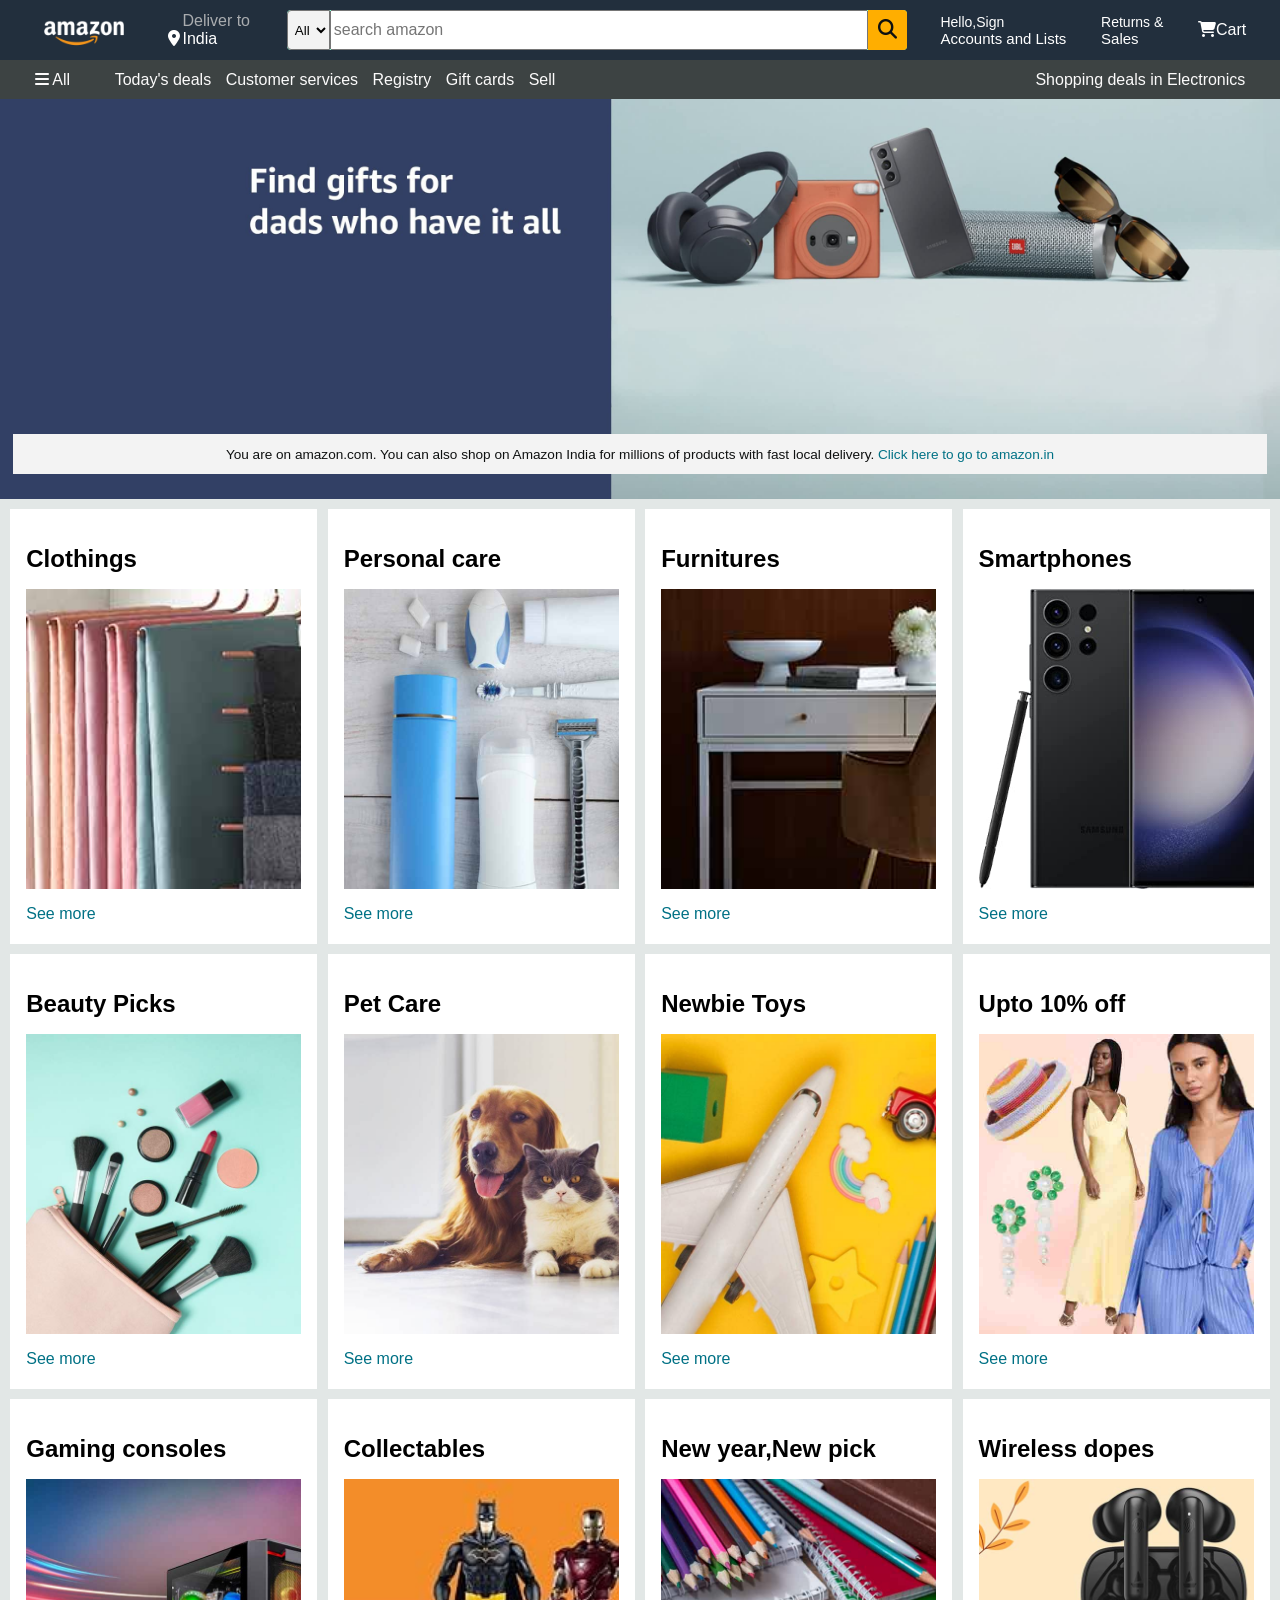
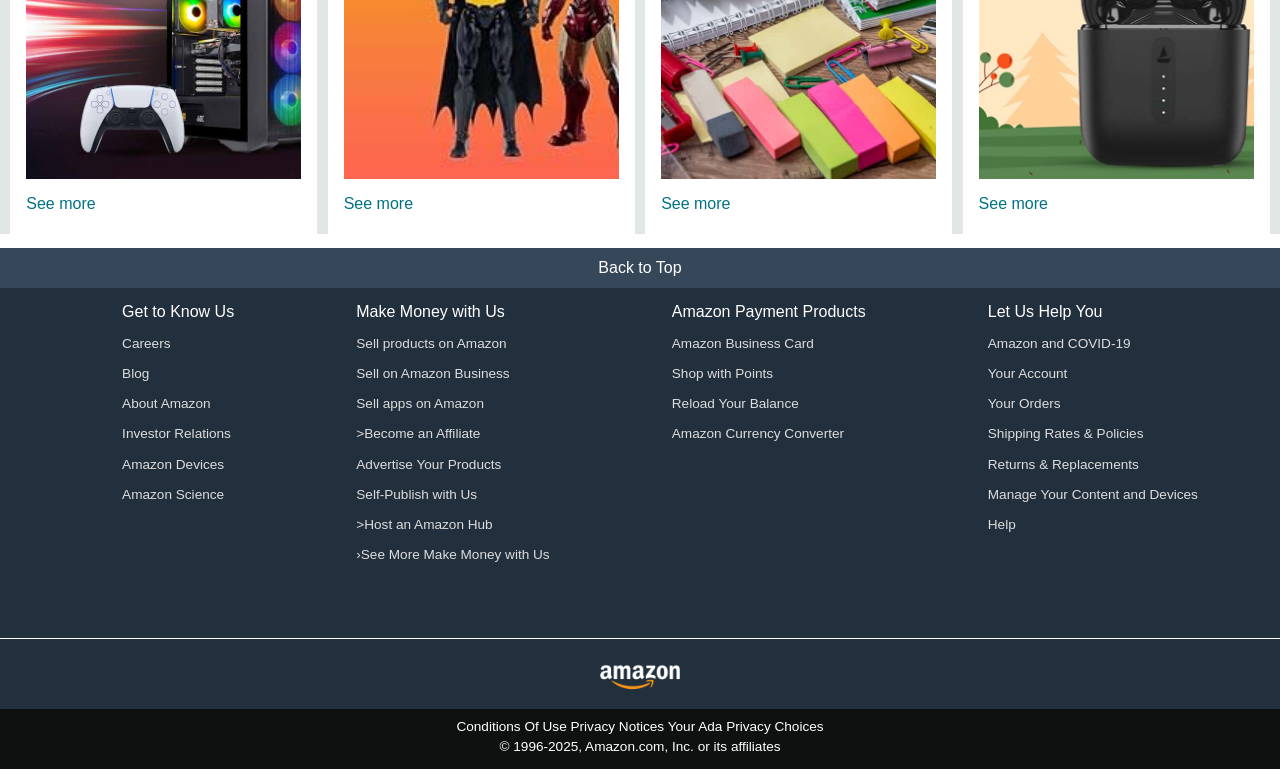
==== index.html @ a0be8026 "Add files via upload" ====
<!DOCTYPE html>
<html lang="en">
<head>
    <meta charset="UTF-8">
    <meta name="viewport" content="width=device-width, initial-scale=1.0">
    <title>AMAZON CLONE</title>
    <link rel="stylesheet" href="style.css">
    <link rel="stylesheet" href="https://cdnjs.cloudflare.com/ajax/libs/font-awesome/6.4.0/css/all.min.css" integrity="sha512-iecdLmaskl7CVkqkXNQ/ZH/XLlvWZOJyj7Yy7tcenmpD1ypASozpmT/E0iPtmFIB46ZmdtAc9eNBvH0H/ZpiBw==" crossorigin="anonymous" referrerpolicy="no-referrer" />
</head>
<body>
   <header>
     <div class="navbar">
        <div class="nav-logo border">
            <div class="logo">

            </div>
       </div>
       <div class="nav-address border">
            <P class="add-first">Deliver to</P>
            <div class="add-icon">
                <i class="fa-solid fa-location-dot"></i>
            <p class="add-second">India</p>
            </div>
       </div>
       <div class="nav-search">
           <select class="search-select"><option>All</option></select>
           <input class="search-input" placeholder="search amazon">
           <div class="search-icon">
            <i class="fa-solid fa-magnifying-glass"></i>
           </div>
       </div>
       <span class="nav-acc border">
        <p class="account-first"> Hello,Sign</p>
        <p class="account-second">Accounts and Lists</p>
       </span>
         <span class=" nav-sales border">
            <p class="nav-saleone">Returns &</p>
            <P class="nav-salesecond">Sales</P>
         </span>
         <div class="nav-cart border">
            <i class="fa-solid fa-cart-shopping"></i>Cart
        </div>
    </div>
    <div class="control">
       <div class="all"><i class="fa-solid fa-bars"></i> All</div>
        <div class="control-panel">
            <P>Today's deals</P>
            <P>Customer services</P>
            <P>Registry</P>
            <P>Gift cards</P>
            <P>Sell</P> 
        </div>
        <div class="panel-deals">
            Shopping deals in Electronics
        </div>
    </div>
    
    </header> 
    <div class="hero-section">
         <div class="hero-msg">
            <P>You are on amazon.com. You can also shop on Amazon India for millions of products with fast local delivery. <a>Click here to go to amazon.in</a> </P>
         </div>
    </div>
   <div class="shop-section">
        <div class="box">
             <div class="box-content">
                <div class="box-image">
                    <h2>Clothings</h2>
                    <div class="box-image" style="background-image: url('box1_image\ \(1\).jpg');"></div>
                    <p>See more</p>
               </div>
             </div>
        </div>
        <div class="box">
            <div class="box-content">
                <div class="box-image">
                    <h2>Personal care</h2>
                    <div class="box-image" style="background-image: url('box2_image\ \(1\).jpg');"></div>
                    <p>See more</p>
               </div>
             </div>
        </div>
        <div class="box">
            <div class="box-content">
                <div class="box-image">
                     <h2>Furnitures</h2>
                     <div class="box-image" style="background-image: url('box3_image\ \(1\).jpg');"></div>
                     <p>See more</p>
                </div>
            </div>
        </div>
        <div class="box">
            <div class="box-content">
                 <div class="box-image">
                     <h2>Smartphones</h2>
                     <div class="box-image" style="background-image: url('box4_image\ \(1\).jpg');"></div>
                     <p>See more</p>
                 </div>
            </div>
        </div>
        <div class="box">
            <div class="box-content">
               <div class="box-image">
                   <h2>Beauty Picks</h2>
                   <div class="box-image" style="background-image: url('box5_image\ \(1\).jpg');"></div>
                   <p>See more</p>
              </div>
            </div>
       </div>
       <div class="box">
           <div class="box-content">
               <div class="box-image">
                   <h2>Pet Care</h2>
                   <div class="box-image" style="background-image: url('box6_image\ \(1\).jpg');"></div>
                   <p>See more</p>
              </div>
            </div>
       </div>
       <div class="box">
           <div class="box-content">
               <div class="box-image">
                    <h2>Newbie Toys</h2>
                    <div class="box-image" style="background-image: url('box7_image\ \(1\).jpg');"></div>
                    <p>See more</p>
               </div>
           </div>
       </div>
       <div class="box">
           <div class="box-content">
                <div class="box-image">
                    <h2>Upto 10% off</h2>
                    <div class="box-image" style="background-image: url('box8_image\ \(1\).jpg');"></div>
                    <p>See more</p>
                </div>
           </div>
       </div>
       <div class="box">
        <div class="box-content">
           <div class="box-image">
               <h2>Gaming consoles</h2>
               <div class="box-image" style="background-image: url('box9_image\(1\).jpg');"></div>
               <p>See more</p>
          </div>
        </div>
   </div>
   <div class="box">
       <div class="box-content">
           <div class="box-image">
               <h2>Collectables</h2>
               <div class="box-image" style="background-image: url('box10_image\(1\).jpg');"></div>
               <p>See more</p>
          </div>
        </div>
   </div>
   <div class="box">
       <div class="box-content">
           <div class="box-image">
                <h2>New year,New pick</h2>
                <div class="box-image" style="background-image: url('box11_image\(1\).jpg');"></div>
                <p>See more</p>
           </div>
       </div>
   </div>
   <div class="box">
       <div class="box-content">
            <div class="box-image">
                <h2>Wireless dopes</h2>
                <div class="box-image" style="background-image: url('box12_image\(1\).jpg');"></div>
                <p>See more</p>
            </div>
       </div>
   </div>
</div>
     <footer>
         <div class="foot-panel1">
            Back to Top 
         </div>
         <div class="foot-panel2"> 
            <ul>
                <P>Get to Know Us</P>
                <a>Careers</a>
                <a>Blog</a>
                <a>About Amazon</a>
                <a>Investor Relations</a>
                <a>Amazon Devices</a>
                <a>Amazon Science</a>
            </ul>
           <ul>
               <p>Make Money with Us</p>
               <a> Sell products on Amazon</a>
               <a> Sell on Amazon Business</a>
               <a>Sell apps on Amazon</a>
               <a>>Become an Affiliate</a>
               <a>Advertise Your Products</a>
               <a>Self-Publish with Us</a>
               <a>>Host an Amazon Hub</a>
               <a>›See More Make Money with Us</a>
           </ul> 
           <ul>
               <p>Amazon Payment Products</p>
               <a>Amazon Business Card</a>
               <a>Shop with Points</a>
               <a>Reload Your Balance</a>
               <a>Amazon Currency Converter</a>
           </ul>
           <ul>
              <p>Let Us Help You</p> 
              <a>Amazon and COVID-19</a> 
              <a>Your Account</a>
              <a>Your Orders</a> 
              <a>Shipping Rates & Policies</a> 
              <a> Returns & Replacements</a>
              <a> Manage Your Content and Devices</a>
              <a> Help</a>
           </ul>
         </div>
         <div class="foot-panel3">
            <div class="logo"></div>
         </div>
         <div class="foot-panel4">
            <div class="pages">
                <a>Conditions Of Use</a>
                <a>Privacy Notices</a>
                <a>Your Ada Privacy Choices</a>
            </div>
            <div class="copyright">
                © 1996-2025, Amazon.com, Inc. or its affiliates
            </div>
         </div>
            
     </footer>
</body>
</html>
---- style.css ----
*{
    margin:0;
    font-family: arial;
    border: border-box;
}
.navbar {
    height: 60px;
    background-color: #222f3d;
    color: white;
    display: flex;
    align-items: center;
    justify-content: space-evenly;
}
.nav-logo{
    height: 50px;
    width: 100px;

}
.logo{
    background-image: url("amazon_logo\ \(1\).png");
    height: 50px;
    width: 100%;
    background-size: cover;
}
.border{
    border: 1.5px solid transparent;
}
.border :hover{
    border: 1.5px solid white;
}
/* box2 */
.add-first 
{
  color: #cccc;
 font-size: 1rem;
 margin-left: 14px;
}
.add-second
{
   color: white;
   font-size: 1rem;
   margin-left: 2px;

}
.add-icon
{
    display: flex;
    
}
/* box3 */
.nav-search{
    justify-content: space-evenly;
    display: flex;
    margin-left: 3px;
    background-color: aquamarine;
    width: 620px;
    height: 40px;
    border-radius: 4px;
}
.nav-search:hover{
    border: 2px solid orange;
}
.search-select{
    background-color: #f3f3f3;
    width: 50px;
    text-align: center;
    border-top-left-radius:4px;
    border-bottom-left-radius: 4px;
    border-radius: none;
}
.search-input{
    width:100%;
    font-size: 1rem;
}
.search-icon{
    width: 45px;
    display: flex;
    justify-content: center; 
    align-items: center;
    font-size: 1.2rem;
    background-color: rgb(255,174,0);
    border-bottom-right-radius: 4px;
    border-top-right-radius: 4px;
    color: #0f1111;
}
/* box4 */
.account-first{
    color: #ffffff;
    font-size: 14px;
    
}
.account-second{
    color: #ffffff;
    font-size: 15px ;
}
/* box5 */
.nav-saleone{
    color: #ffffff;
    font-size: 14px;
    font-family: Arial;
}
.nav-salesecond{
    color: #ffffff;
    font-size: 15px;
    font-family: Arial;
    
}
/* box6 */
.nav-cart {
    font: size 15px;
}
.control{
    background-color: #3d4343;
    height: 39px;
    display: flex;
    color: #fcfbfb;
    align-items: center;  
    justify-content: space-evenly;
    
}
.control-panel p {
    display: inline;
    font: 0.85rem;
    margin-left: 10px;

}
.control-panel{
    width: 70%;
    font: 0.85rem;
}
.panel-deals{
    font: 0.9rem;
    font: weight 700px;;
}
/* hero section */
.hero-section{
    background-image: url("hero_image\ \(1\).jpg");
    background-size: cover;
   height: 400px;
   display: flex;
   justify-content: center;
   align-items: flex-end;
      
}
.hero-msg{
    background-color: #f3f3f3;
    color: #0f1111;
    height: 40px;
    display: flex;
    align-items: center;
    justify-content: center;
    font-size: 0.85rem;
    width: 98%;
    margin-bottom: 25px;
}
.hero-msg a {
    color: #007185;
}
/* shop section */
.shop-section{
    display: flex;
    flex-wrap: wrap;
    justify-content:space-evenly;
    background-color: #e2e7e6;
}
.box{
   height: 400px;
   width: 24%;
   background:white;
   margin-top: 10px;
   padding: 20px 0px 15px;
}
.box-image{
    height: 300px;
    margin-top: 1rem;
    margin-bottom: 1rem;
    background-size: cover;

}
.box-content{
    margin-left: 1rem;
    margin-right:1rem;
}
.box p {
    color: #007185;
}
/* footer */
footer{
    margin-top: 0.85rem;
}
.foot-panel1
{
    background-color: #37475a;
    height: 40px;
    display: flex;
    justify-content: center;
    align-items: center;
    color: #ffffff;
}
.foot-panel2{
    background-color: #222f3d;
    color: #ffffff;
    height: 350px;
    display: flex;
    justify-content: space-evenly;
}
ul{
    margin-top: 15px;
}
ul a {
    display: block;
    font-size: 0.85rem;
    color: #dddddd;
    margin-top: 0.95rem;
}
.foot-panel3{
    background-color: #222f3d;
    color:#ffffff;
    border-top: 0.5px solid white; 
    height: 70px; 
    display:flex;
    justify-content: center;
    align-items: center;
}
.logo{
    background-image: url("amazon_logo\ \(1\).png");
    height: 50px;
    width: 100px;
    background-size: cover;
}
.foot-panel4{
    background-color: #0f1111;
    color: white;
    height: 60px;
    font-size: 0.85rem;
    text-align: center;
}
.pages{
   padding-top: 10px;
}
.copyright{
    padding-top: 5px;
}
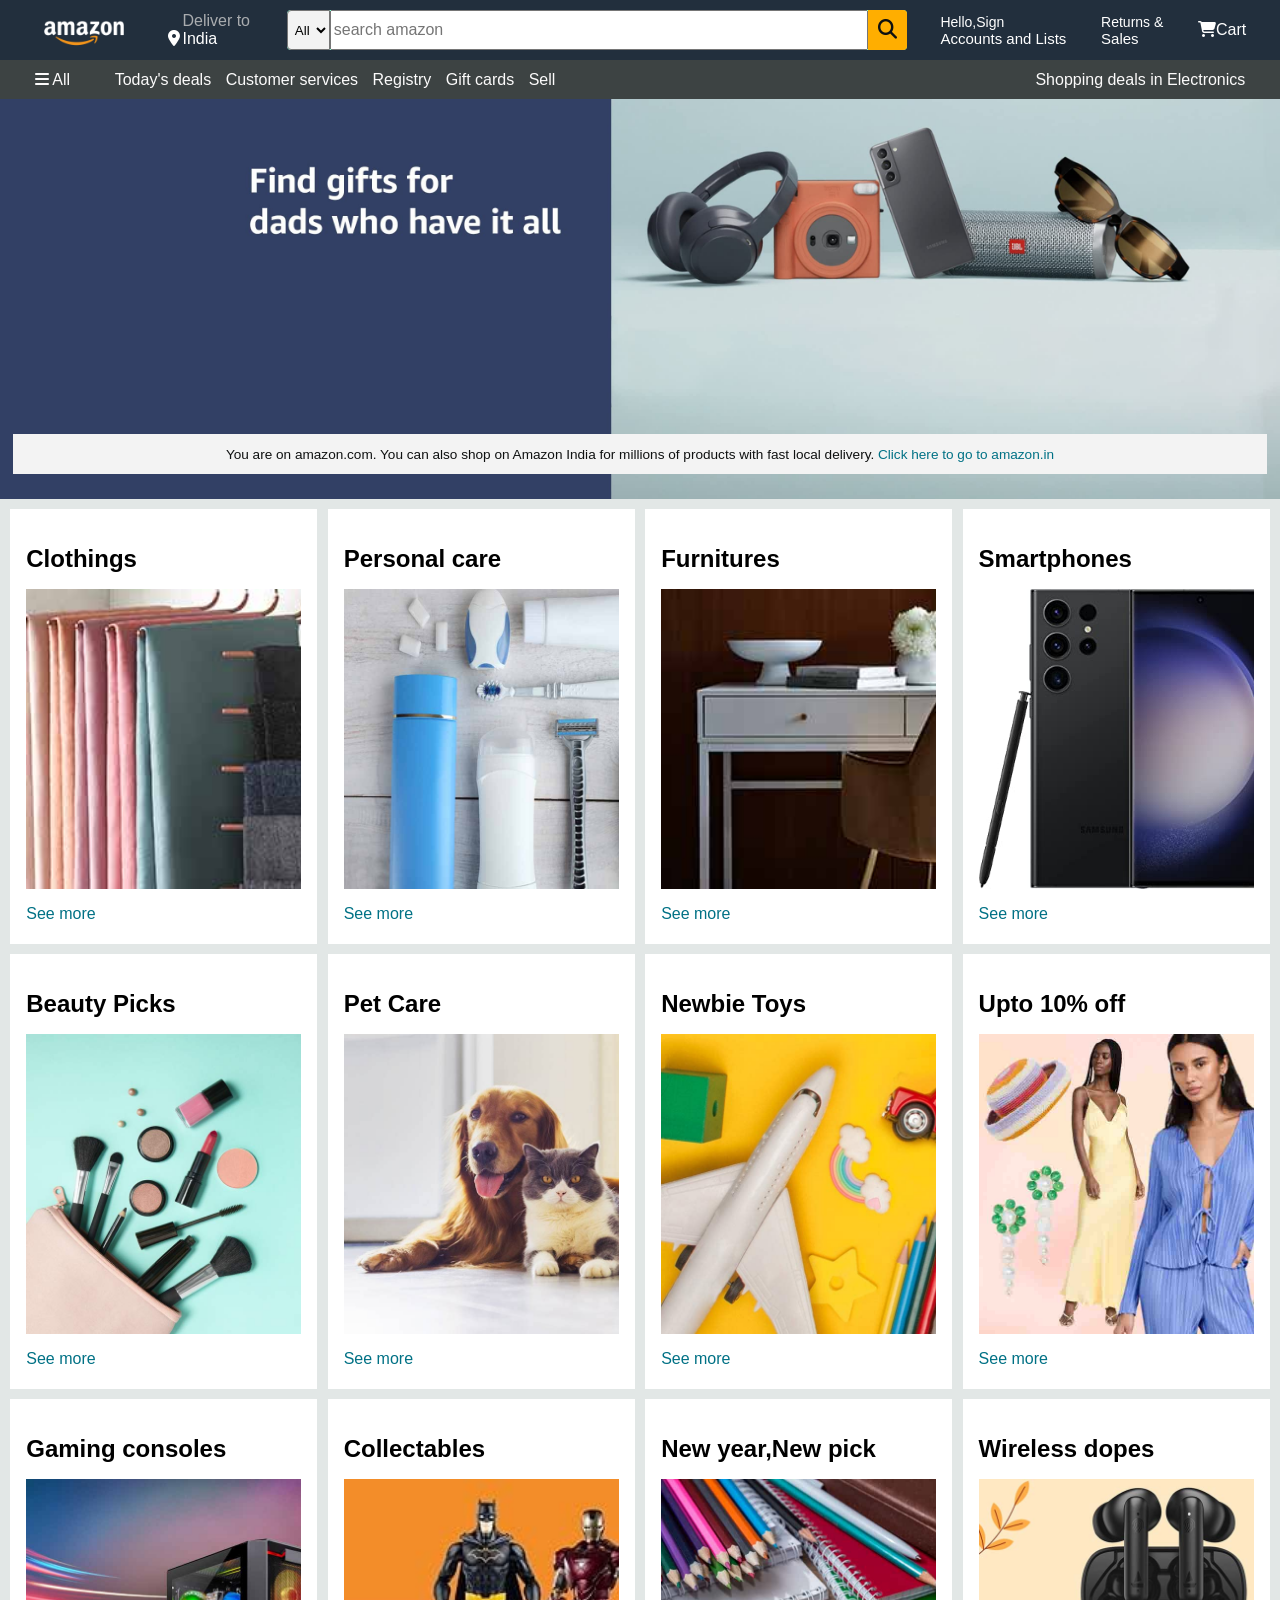
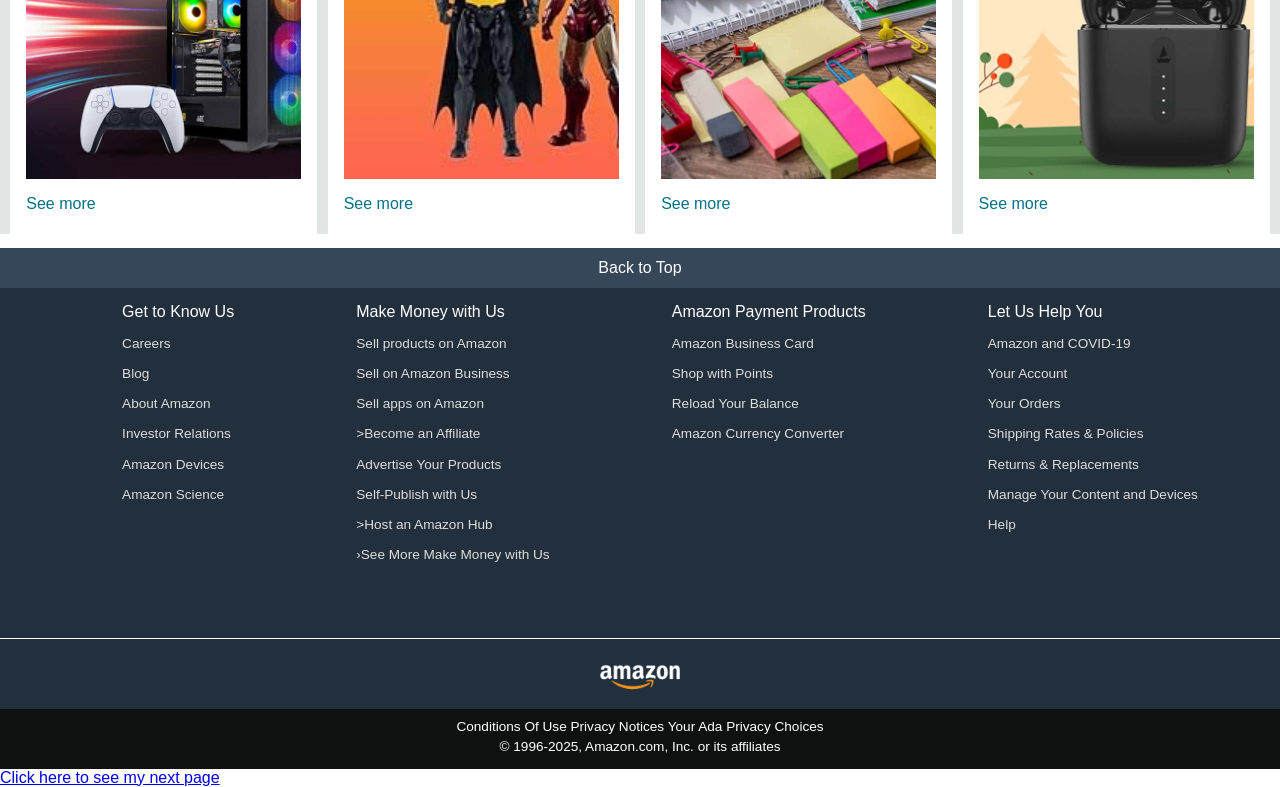
==== commit 3305a825: "Add files via upload" ====
--- a/index.html
+++ b/index.html
@@ -1,75 +1,82 @@
 <!DOCTYPE html>
 <html lang="en">
+
 <head>
     <meta charset="UTF-8">
     <meta name="viewport" content="width=device-width, initial-scale=1.0">
     <title>AMAZON CLONE</title>
     <link rel="stylesheet" href="style.css">
-    <link rel="stylesheet" href="https://cdnjs.cloudflare.com/ajax/libs/font-awesome/6.4.0/css/all.min.css" integrity="sha512-iecdLmaskl7CVkqkXNQ/ZH/XLlvWZOJyj7Yy7tcenmpD1ypASozpmT/E0iPtmFIB46ZmdtAc9eNBvH0H/ZpiBw==" crossorigin="anonymous" referrerpolicy="no-referrer" />
+    <link rel="stylesheet" href="https://cdnjs.cloudflare.com/ajax/libs/font-awesome/6.4.0/css/all.min.css"
+        integrity="sha512-iecdLmaskl7CVkqkXNQ/ZH/XLlvWZOJyj7Yy7tcenmpD1ypASozpmT/E0iPtmFIB46ZmdtAc9eNBvH0H/ZpiBw=="
+        crossorigin="anonymous" referrerpolicy="no-referrer" />
 </head>
+
 <body>
-   <header>
-     <div class="navbar">
-        <div class="nav-logo border">
-            <div class="logo">
-
-            </div>
-       </div>
-       <div class="nav-address border">
-            <P class="add-first">Deliver to</P>
-            <div class="add-icon">
-                <i class="fa-solid fa-location-dot"></i>
-            <p class="add-second">India</p>
-            </div>
-       </div>
-       <div class="nav-search">
-           <select class="search-select"><option>All</option></select>
-           <input class="search-input" placeholder="search amazon">
-           <div class="search-icon">
-            <i class="fa-solid fa-magnifying-glass"></i>
-           </div>
-       </div>
-       <span class="nav-acc border">
-        <p class="account-first"> Hello,Sign</p>
-        <p class="account-second">Accounts and Lists</p>
-       </span>
-         <span class=" nav-sales border">
-            <p class="nav-saleone">Returns &</p>
-            <P class="nav-salesecond">Sales</P>
-         </span>
-         <div class="nav-cart border">
-            <i class="fa-solid fa-cart-shopping"></i>Cart
+    <header>
+        <div class="navbar">
+            <div class="nav-logo border">
+                <div class="logo">
+
+                </div>
+            </div>
+            <div class="nav-address border">
+                <P class="add-first">Deliver to</P>
+                <div class="add-icon">
+                    <i class="fa-solid fa-location-dot"></i>
+                    <p class="add-second">India</p>
+                </div>
+            </div>
+            <div class="nav-search">
+                <select class="search-select">
+                    <option>All</option>
+                </select>
+                <input class="search-input" placeholder="search amazon">
+                <div class="search-icon">
+                    <i class="fa-solid fa-magnifying-glass"></i>
+                </div>
+            </div>
+            <span class="nav-acc border">
+                <p class="account-first"> Hello,Sign</p>
+                <p class="account-second">Accounts and Lists</p>
+            </span>
+            <span class=" nav-sales border">
+                <p class="nav-saleone">Returns &</p>
+                <P class="nav-salesecond">Sales</P>
+            </span>
+            <div class="nav-cart border">
+                <i class="fa-solid fa-cart-shopping"></i>Cart
+            </div>
+        </div>
+        <div class="control">
+            <div class="all"><i class="fa-solid fa-bars"></i> All</div>
+            <div class="control-panel">
+                <P>Today's deals</P>
+                <P>Customer services</P>
+                <P>Registry</P>
+                <P>Gift cards</P>
+                <P>Sell</P>
+            </div>
+            <div class="panel-deals">
+                Shopping deals in Electronics
+            </div>
+        </div>
+
+    </header>
+    <div class="hero-section">
+        <div class="hero-msg">
+            <P>You are on amazon.com. You can also shop on Amazon India for millions of products with fast local
+                delivery. <a>Click here to go to amazon.in</a> </P>
         </div>
     </div>
-    <div class="control">
-       <div class="all"><i class="fa-solid fa-bars"></i> All</div>
-        <div class="control-panel">
-            <P>Today's deals</P>
-            <P>Customer services</P>
-            <P>Registry</P>
-            <P>Gift cards</P>
-            <P>Sell</P> 
-        </div>
-        <div class="panel-deals">
-            Shopping deals in Electronics
-        </div>
-    </div>
-    
-    </header> 
-    <div class="hero-section">
-         <div class="hero-msg">
-            <P>You are on amazon.com. You can also shop on Amazon India for millions of products with fast local delivery. <a>Click here to go to amazon.in</a> </P>
-         </div>
-    </div>
-   <div class="shop-section">
-        <div class="box">
-             <div class="box-content">
+    <div class="shop-section">
+        <div class="box">
+            <div class="box-content">
                 <div class="box-image">
                     <h2>Clothings</h2>
                     <div class="box-image" style="background-image: url('box1_image\ \(1\).jpg');"></div>
                     <p>See more</p>
-               </div>
-             </div>
+                </div>
+            </div>
         </div>
         <div class="box">
             <div class="box-content">
@@ -77,105 +84,105 @@
                     <h2>Personal care</h2>
                     <div class="box-image" style="background-image: url('box2_image\ \(1\).jpg');"></div>
                     <p>See more</p>
-               </div>
-             </div>
-        </div>
-        <div class="box">
-            <div class="box-content">
-                <div class="box-image">
-                     <h2>Furnitures</h2>
-                     <div class="box-image" style="background-image: url('box3_image\ \(1\).jpg');"></div>
-                     <p>See more</p>
-                </div>
-            </div>
-        </div>
-        <div class="box">
-            <div class="box-content">
-                 <div class="box-image">
-                     <h2>Smartphones</h2>
-                     <div class="box-image" style="background-image: url('box4_image\ \(1\).jpg');"></div>
-                     <p>See more</p>
-                 </div>
-            </div>
-        </div>
-        <div class="box">
-            <div class="box-content">
-               <div class="box-image">
-                   <h2>Beauty Picks</h2>
-                   <div class="box-image" style="background-image: url('box5_image\ \(1\).jpg');"></div>
-                   <p>See more</p>
-              </div>
-            </div>
-       </div>
-       <div class="box">
-           <div class="box-content">
-               <div class="box-image">
-                   <h2>Pet Care</h2>
-                   <div class="box-image" style="background-image: url('box6_image\ \(1\).jpg');"></div>
-                   <p>See more</p>
-              </div>
-            </div>
-       </div>
-       <div class="box">
-           <div class="box-content">
-               <div class="box-image">
+                </div>
+            </div>
+        </div>
+        <div class="box">
+            <div class="box-content">
+                <div class="box-image">
+                    <h2>Furnitures</h2>
+                    <div class="box-image" style="background-image: url('box3_image\ \(1\).jpg');"></div>
+                    <p>See more</p>
+                </div>
+            </div>
+        </div>
+        <div class="box">
+            <div class="box-content">
+                <div class="box-image">
+                    <h2>Smartphones</h2>
+                    <div class="box-image" style="background-image: url('box4_image\ \(1\).jpg');"></div>
+                    <p>See more</p>
+                </div>
+            </div>
+        </div>
+        <div class="box">
+            <div class="box-content">
+                <div class="box-image">
+                    <h2>Beauty Picks</h2>
+                    <div class="box-image" style="background-image: url('box5_image\ \(1\).jpg');"></div>
+                    <p>See more</p>
+                </div>
+            </div>
+        </div>
+        <div class="box">
+            <div class="box-content">
+                <div class="box-image">
+                    <h2>Pet Care</h2>
+                    <div class="box-image" style="background-image: url('box6_image\ \(1\).jpg');"></div>
+                    <p>See more</p>
+                </div>
+            </div>
+        </div>
+        <div class="box">
+            <div class="box-content">
+                <div class="box-image">
                     <h2>Newbie Toys</h2>
                     <div class="box-image" style="background-image: url('box7_image\ \(1\).jpg');"></div>
                     <p>See more</p>
-               </div>
-           </div>
-       </div>
-       <div class="box">
-           <div class="box-content">
+                </div>
+            </div>
+        </div>
+        <div class="box">
+            <div class="box-content">
                 <div class="box-image">
                     <h2>Upto 10% off</h2>
                     <div class="box-image" style="background-image: url('box8_image\ \(1\).jpg');"></div>
                     <p>See more</p>
                 </div>
-           </div>
-       </div>
-       <div class="box">
-        <div class="box-content">
-           <div class="box-image">
-               <h2>Gaming consoles</h2>
-               <div class="box-image" style="background-image: url('box9_image\(1\).jpg');"></div>
-               <p>See more</p>
-          </div>
-        </div>
-   </div>
-   <div class="box">
-       <div class="box-content">
-           <div class="box-image">
-               <h2>Collectables</h2>
-               <div class="box-image" style="background-image: url('box10_image\(1\).jpg');"></div>
-               <p>See more</p>
-          </div>
-        </div>
-   </div>
-   <div class="box">
-       <div class="box-content">
-           <div class="box-image">
-                <h2>New year,New pick</h2>
-                <div class="box-image" style="background-image: url('box11_image\(1\).jpg');"></div>
-                <p>See more</p>
-           </div>
-       </div>
-   </div>
-   <div class="box">
-       <div class="box-content">
-            <div class="box-image">
-                <h2>Wireless dopes</h2>
-                <div class="box-image" style="background-image: url('box12_image\(1\).jpg');"></div>
-                <p>See more</p>
-            </div>
-       </div>
-   </div>
-</div>
-     <footer>
-         <div class="foot-panel1">
-            Back to Top 
-         </div>
-         <div class="foot-panel2"> 
+            </div>
+        </div>
+        <div class="box">
+            <div class="box-content">
+                <div class="box-image">
+                    <h2>Gaming consoles</h2>
+                    <div class="box-image" style="background-image: url('box9_image\(1\).jpg');"></div>
+                    <p>See more</p>
+                </div>
+            </div>
+        </div>
+        <div class="box">
+            <div class="box-content">
+                <div class="box-image">
+                    <h2>Collectables</h2>
+                    <div class="box-image" style="background-image: url('box10_image\(1\).jpg');"></div>
+                    <p>See more</p>
+                </div>
+            </div>
+        </div>
+        <div class="box">
+            <div class="box-content">
+                <div class="box-image">
+                    <h2>New year,New pick</h2>
+                    <div class="box-image" style="background-image: url('box11_image\(1\).jpg');"></div>
+                    <p>See more</p>
+                </div>
+            </div>
+        </div>
+        <div class="box">
+            <div class="box-content">
+                <div class="box-image">
+                    <h2>Wireless dopes</h2>
+                    <div class="box-image" style="background-image: url('box12_image\(1\).jpg');"></div>
+                    <p>See more</p>
+                </div>
+            </div>
+        </div>
+    </div>
+    <footer>
+        <div class="foot-panel1">
+            Back to Top
+        </div>
+        <div class="foot-panel2">
             <ul>
                 <P>Get to Know Us</P>
                 <a>Careers</a>
@@ -185,39 +192,39 @@
                 <a>Amazon Devices</a>
                 <a>Amazon Science</a>
             </ul>
-           <ul>
-               <p>Make Money with Us</p>
-               <a> Sell products on Amazon</a>
-               <a> Sell on Amazon Business</a>
-               <a>Sell apps on Amazon</a>
-               <a>>Become an Affiliate</a>
-               <a>Advertise Your Products</a>
-               <a>Self-Publish with Us</a>
-               <a>>Host an Amazon Hub</a>
-               <a>›See More Make Money with Us</a>
-           </ul> 
-           <ul>
-               <p>Amazon Payment Products</p>
-               <a>Amazon Business Card</a>
-               <a>Shop with Points</a>
-               <a>Reload Your Balance</a>
-               <a>Amazon Currency Converter</a>
-           </ul>
-           <ul>
-              <p>Let Us Help You</p> 
-              <a>Amazon and COVID-19</a> 
-              <a>Your Account</a>
-              <a>Your Orders</a> 
-              <a>Shipping Rates & Policies</a> 
-              <a> Returns & Replacements</a>
-              <a> Manage Your Content and Devices</a>
-              <a> Help</a>
-           </ul>
-         </div>
-         <div class="foot-panel3">
+            <ul>
+                <p>Make Money with Us</p>
+                <a> Sell products on Amazon</a>
+                <a> Sell on Amazon Business</a>
+                <a>Sell apps on Amazon</a>
+                <a>>Become an Affiliate</a>
+                <a>Advertise Your Products</a>
+                <a>Self-Publish with Us</a>
+                <a>>Host an Amazon Hub</a>
+                <a>›See More Make Money with Us</a>
+            </ul>
+            <ul>
+                <p>Amazon Payment Products</p>
+                <a>Amazon Business Card</a>
+                <a>Shop with Points</a>
+                <a>Reload Your Balance</a>
+                <a>Amazon Currency Converter</a>
+            </ul>
+            <ul>
+                <p>Let Us Help You</p>
+                <a>Amazon and COVID-19</a>
+                <a>Your Account</a>
+                <a>Your Orders</a>
+                <a>Shipping Rates & Policies</a>
+                <a> Returns & Replacements</a>
+                <a> Manage Your Content and Devices</a>
+                <a> Help</a>
+            </ul>
+        </div>
+        <div class="foot-panel3">
             <div class="logo"></div>
-         </div>
-         <div class="foot-panel4">
+        </div>
+        <div class="foot-panel4">
             <div class="pages">
                 <a>Conditions Of Use</a>
                 <a>Privacy Notices</a>
@@ -226,8 +233,10 @@
             <div class="copyright">
                 © 1996-2025, Amazon.com, Inc. or its affiliates
             </div>
-         </div>
-            
-     </footer>
+        </div>
+
+        <a href="./indextwo.html">Click here to see my next page</a>
+    </footer>
 </body>
-</html>
+
+</html>
